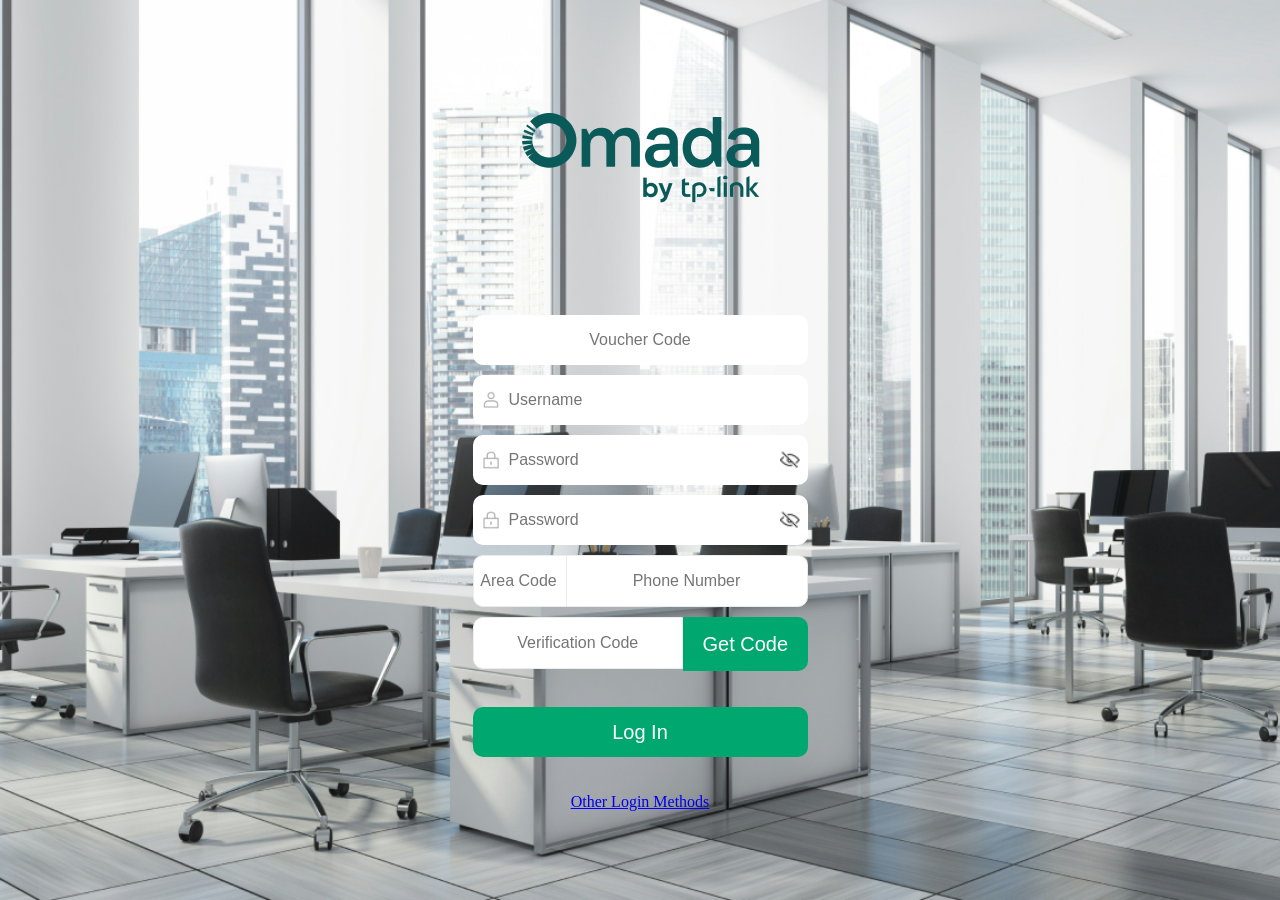
==== design/demo/index.html @ c5be8e52 "first commit" ====
<!DOCTYPE html PUBLIC "-//W3C//DTD XHTML 1.0 Transitional//EN" "http://www.w3.org/TR/xhtml1/DTD/xhtml1-transitional.dtd">
<meta http-equiv="Content-Type" content="text/html; charset=utf-8"/>
<meta name="viewport" content="width=device-width,initial-scale=1.0">
<link rel="stylesheet" href="index.css" type="text/css" />
<body class="portal">
    <div class="logo-img">
      <div class="logo-container">
        <img class="logo" src="logo.png">
      </div>
    </div>

    <div id="oper-hint" style="color: red"></div>

    <div class="oper-section-outer">
        <div class="oper-section-inner">
            <form id="login-form">
                <div id="input-voucher" class="input-container">
                    <input id="voucherCode" class="oper-section-item input" name="voucherCode" type="text" placeholder="Voucher Code"/>
                </div>
                <div id="input-user" class="input-container">
                    <span class="icon left-icon user"></span>
                    <input id="username" class="oper-section-item input" name="username" type="text" placeholder="Username"/>
                </div>
                <div id="input-password" class="input-container hidden">
                    <span class="icon left-icon lock"></span>
                    <input id="password" type="password" name="password" class="password oper-section-item input" placeholder="Password" />
                    <span class="icon toggle-visibility"></span>
                </div>
                <div id="input-simple" class="input-container hidden">
                    <span class="icon left-icon lock"></span>
                    <input id="simplePassword" class="password oper-section-item input" name="simplePassword" type="password" placeholder="Password"/>
                    <span class="icon toggle-visibility"></span>
                </div>
                <div id="input-phone-num">
                    <input id="country-code" class="input oper-section-item" placeholder="Area Code" />
                    <input id="phone-number" class="input oper-section-item" name="phone-number" type="text" placeholder="Phone Number"/>
                </div>
                <div id="input-verify-code">
                    <input id="verify-code" class="input oper-section-item" name="verify-code" type="text" placeholder="Verification Code"/>
                    <button id="get-code" class="button">Get Code</button>
                </div>
                <input name="clientMac" id="cMac" style="display:none"/>
                <input name="radiusSvrIp" id="radiusServerIp" style="display:none"/>
            </form>
            <div id="button-area">
                <button id="button-login" class="button oper-section-item">Log In</button>
            </div>
            <a id="hotspot-other-login" href="#">Other Login Methods</a>
        </div>
    </div>
    <div id="hotspot-selector">
      <div class="title">
        <span class="text">Other Login Methods</span>
        <span id="hotspot-selector-close" class="icon" />
      </div>
    </div>

    <div id="form-auth-msg">
      <div id="form-auth-outer">
          <div id="form-auth-close"></div>
          <div id="form-auth-inner">
              <div id="form-auth-header">
                  <div id="form-auth-title"></div>
                  <div id="form-auth-note"></div>
              </div>
            <div id="form-auth-content"></div>
              <div id="form-auth-footer">
                  <a id="form-auth-submit" href="javascript:void(0);">Submit</a>
              </div>
          </div>
      </div>
    </div>

    <script src="jquery.min.js"></script>
</body>
<script src="index.js"></script>
---- design/demo/index.css ----
* {
    padding: 0;
    margin: 0;
}

html {
    height: 100%;
}

body.portal {
    text-align: center;
    margin: 0;
    height: 100%;
    font-size: 16px;
    font-weight: 400;
    color: #fff;

    background-image: url("background.png"),url("background.jpg");
    background-size: cover;
    background-repeat: no-repeat;
    background-position: center;
}
body.portal.mobile {
    background-image: url("background_mobile.png"),url("background_mobile.jpg");
}

.logo-img {
    width: 100%;
    height: 35%;
    z-index: 10;
    position: relative;
    display: flex;
    flex-direction: column;
    justify-content: center;
}

.oper-section-outer {
    height: 50%;
    width: 100%;
    z-index: 10;
    display: table;
    position: relative;
    vertical-align: middle;
}

.oper-section-inner {
    display: flex;
    flex-flow: column;
    justify-content: center;
    gap: 36px;
    width: 100%;
    height: 100%;
    max-width: 335px;
    margin: 0 auto;
    vertical-align: middle;

    #login-form {
      display: flex;
      flex-flow: column;
      gap: 10px;
    }
}

.oper-section-item {
    height: 50px;
    width: 100%;
    border-radius: 10px;
}

#input-phone-num {
  position: relative;
  display: flex;
  #add {
      width: 30px;
      color: black;
      font-size: 16px;;
  }

  #country-code{
      height: 50px;
      width: 90px;
      padding-right: 2px;

      border-top-right-radius: 0px;
      border-bottom-right-radius: 0px;
      border-right: 0px;

      text-align: center;
  }

  #phone-number {
    border-top-left-radius: 0px;
    border-bottom-left-radius: 0px;
    text-align: center;
  }
}


#input-verify-code {
  display: flex;
  #verify-code {
    border-top-right-radius: 0px;
    border-bottom-right-radius: 0px;
    text-align: center;
  }
  #get-code {
    height: 54px;
    width: 200px;
    line-height: 50px;
    border-top-right-radius: 10px;
    border-bottom-right-radius: 10px;
    color: #fff;
    background-color: #00A870;
  }
}

.input {
    background:none;
    outline: none;
    color: #5e5e5e;
    border-radius: 10px;
    border: 1px solid #ECECEC;
    background-color: #fff;
    font-size: 16px;
    box-shadow: none;
}

.button {
    background-color: #00A870;
    color: rgb(255, 255, 255);
    opacity: 1;
    margin: 0 auto;
    display: block;
    text-decoration: none;
    text-align: center;
    font-size: 20px;
    line-height: 42px;
    outline: none;
    border: none;
    cursor: pointer;
}

.input-container {
  position: relative;
  display: flex;
  align-items: center;
  width: 100%;
  padding: 0px 8px;
  border-radius: 10px;
  background-color: #fff;
  box-sizing: border-box;
}

.input-container .icon {
  width: 20px;
  height: 20px;
  background-size: contain;
  background-repeat: no-repeat;
  background-position: center;
  flex-shrink: 0;
}

.input-container .left-icon {
  margin-right: 8px;
}

.input-container .left-icon.user {
  background-image: url('./img/user.png');
}
.input-container .left-icon.lock {
  background-image: url('./img/password-lock.png');
}
.input-container.visible .toggle-visibility {
  background-image: url('./img/password-icon-visible.png');
}
.input-container.hidden .toggle-visibility {
  background-image: url('./img/password-icon-invisible.png');
}

.input-container .input {
  flex: 1;
  border: none;
  outline: none;
  background-color: transparent;
}

.input-container .right-icon {
  margin-left: 8px;
}
.input-container .toggle-visibility {
  font-size: 16px;
  cursor: pointer;
  user-select: none;
  color: #999;
}

#hotspot-selector {
  position: fixed;
  bottom: -1000px;
  left: 50%;
  transform: translate(-50%, 50%);
  transition: bottom 0.5s ease-in-out;
  z-index: 100;
  box-sizing: border-box;

  display: flex;
  flex-flow: column;
  gap: 16px;

  max-width: 520px;
  padding:  40px 20px 40px 20px;
  margin: 0 auto;

  border-radius: 30px;;
  background-color: #ffffff;

  .title {
    position: relative;
    .text {
      font-size: 18px;
      font-weight: 400;
      margin-left: auto;
      margin-right: auto;
      color: #2B2B2B;
    }
    .icon {
      position: absolute;
      right: 0px;
      width: 28px;
      height: 28px;
      background: url('./img/close.png');
      cursor: pointer;
    }
  }

  .hotspot-item {
    height: 50px;
    line-height: 50px;
    padding: 9px 12px;

    border-radius: 10px;
    font-size: 16px;

    background-color: #ECECEC;
    color: #2B2B2B;

    cursor: pointer;
  }
}

#form-auth-msg{
  display: none;
  position: absolute;
  top: 0;
  height: 100%;
  z-index: 29;
  width: 100%;
  vertical-align: middle;
  background-color: rgba(0, 0, 0, 0.3);
  box-sizing: border-box;
  padding: 5% 0;
  color: #212121;
  font-size: 14px;
}
#form-auth-outer {
  width: 60%;
  height: 100%;
  display: inline-block;
  background: #ffffff;
  border-radius: 5px;
  box-sizing: border-box;
  padding: 40px 5%;
  position: relative;
}
.mobile #form-auth-outer {
  width: calc(100% - 30px);
}
#form-auth-inner{
  width: 100%;
  height: 100%;
  overflow: auto;
}
#form-auth-close{
  display: inline-block;
  cursor: pointer;
  background: url(./img/ModalIconClose.png) no-repeat center center;
  width: 20px;
  height: 20px;
  position: absolute;
  right: 10px;
  top: 10px;
}
#form-auth-header > div{
  line-height: 28px;
  margin-bottom: 12px;
}
#form-auth-title{
  font-size: 15px;
  font-weight: bold;
  word-wrap: break-word;
}
#form-auth-footer{
  text-align: left;
}
#form-auth-submit{
  color: #ffffff;
  height: 32px;
  margin: 0 auto 0px;
  display: inline-block;
  padding: 0 20px;
  text-decoration: none;
  background-color: #0DC901;
  text-align: center;
  font-size: 20px;
  line-height: 32px;
  border-radius: 3px;
}
#form-auth-content{
  text-align: left;
}
#form-auth-content .card-container{
  font-size: 14px;
  margin-bottom: 18px;
  position: relative;
}
#form-auth-content .card-container .card-index{
  font-size: 14px;
  font-weight: bold;
  line-height: 28px;
  position: absolute;
  top: 0;
  left: 0;
}
#form-auth-content .card-container .card-item-outer{
  padding-left: 28px;
}
#form-auth-content .card-container .title{
  font-weight: bold;
  line-height: 28px;
  margin-bottom: 12px;
  word-wrap: break-word;
}

#form-auth-content .choice-outer{
  line-height: 28px;
}
#form-auth-content .choice-item {
  display: inline-flex;
  vertical-align: middle;
  cursor: pointer;
  align-items: center;
  width: 100%;
}
#form-auth-content .choice-input {
  margin: 0;
  width: 17px;
  height: 17px;
  vertical-align: middle;
  outline: none;
  flex-shrink: 0;
}
#form-auth-content .choice-item .text{
  display: inline-block;
  margin-left: 8px;
  flex: 1;
  overflow: auto;
  word-wrap: break-word
}
#form-auth-content .combobox,
#form-auth-content .input{
  outline: none;
  color: #5e5e5e;
  width: 240px;
  height: 28px;
}
#form-auth-content .combobox{
  cursor: pointer;
}
#form-auth-content .combobox option {
  word-wrap: break-word !important;
  width: 100%;
  overflow: auto;
}
#form-auth-content .input{
  box-sizing: border-box;
}
#form-auth-content .hidden{
  display: none !important;
}
#form-auth-content .others-outer{
  margin-top: 8px;
}
#form-auth-content .required-outer, #form-auth-content .validate-outer{
  margin-top: 15px;
  color: #FF2954;
}
#form-auth-content .score-outer{
  display: inline-block;
}
#form-auth-content .score-icon {
  cursor: pointer;
  display: inline-block;
  width: 36px;
  height: 36px;
  margin-right: 12px;
  background: url("./img/starGrey.png") no-repeat;
}
#form-auth-content .score-icon.active {
  background: url("./img/star.png") no-repeat;
}
#form-auth-content .score-tip {
  color: #F7B500;
  text-align: center;
  margin-top: 10px;
}
#form-auth-content .score-comment{
  margin-top: 12px;
}
#form-auth-content .comment-icon-outer{
  cursor: pointer;
  display: inline-block;
  margin-bottom: 12px;
  color: #AEB4B7;
}
#form-auth-content .comment-icon-outer .icon{
  width: 20px;
  height: 20px;
  display: inline-block;
  vertical-align: middle;
  margin-right: 6px;
  background: url("./img/Edit.png") no-repeat;
}
#form-auth-content .comment-area{
  display: none;
}
#form-auth-content .score-comment.active .comment-icon-outer{
  color: #00A870;
}
#form-auth-content .score-comment.active .icon{
  background: url("./img/EditActive.png") no-repeat;
}
#form-auth-content .score-comment.active .comment-area{
  display: block;
  border-color: #00A870;
  resize: none;
  width: 100%;
  height: 100px;
  outline: unset;
}
#policy-note{
  color: #363E4D;
  margin-top: 12px;
  display: inline-block;
  line-height: 21px;
}
#policy-note-link{
  color: #363E4D;
  display: inline-block;
  line-height: 21px;
  margin-bottom: 12px;
}
#policy-note-link .link{
  color: #0069CB;
  text-decoration: underline;
  cursor: pointer;
}

#form-auth-outer.mobile {
  width: 90%;
  padding: 40px 5% 40px 10%;
}

#form-auth-outer.mobile .card-item-outer {
  padding-left: 0;
}

#form-auth-outer.mobile .card-item-outer .title {
  margin-left: 15px;
}

#form-auth-outer.mobile .card-item-outer .combobox,
#form-auth-outer.mobile .card-item-outer .input,
#form-auth-outer.mobile .card-item-outer .score-outer,
#form-auth-outer.mobile #form-auth-submit {
  width: 90%;
}

#form-auth-outer.mobile .card-item-outer .score-wrapper {
  display: flex;
  margin-right: 0;
  justify-content: space-between;
}

#form-auth-outer.mobile .card-item-outer .score-wrapper .score-icon {
  margin-right: 0;
}

#form-auth-outer.mobile #form-auth-submit {
  padding: 0;
}

#voucherCode {
  text-align: center;
}

#oper-hint {
  display: none;
  position: absolute;
  left: 50%;
  top: 100px;
  transform: translateX(-50%);
  z-index: 12;
  padding: 16px 24px;
  border-radius: 8px;
  border: 1px solid #FFF;
  background: #FFF;
  box-shadow: 0 4px 10px 0 rgba(43, 43, 43, 0.25);
}
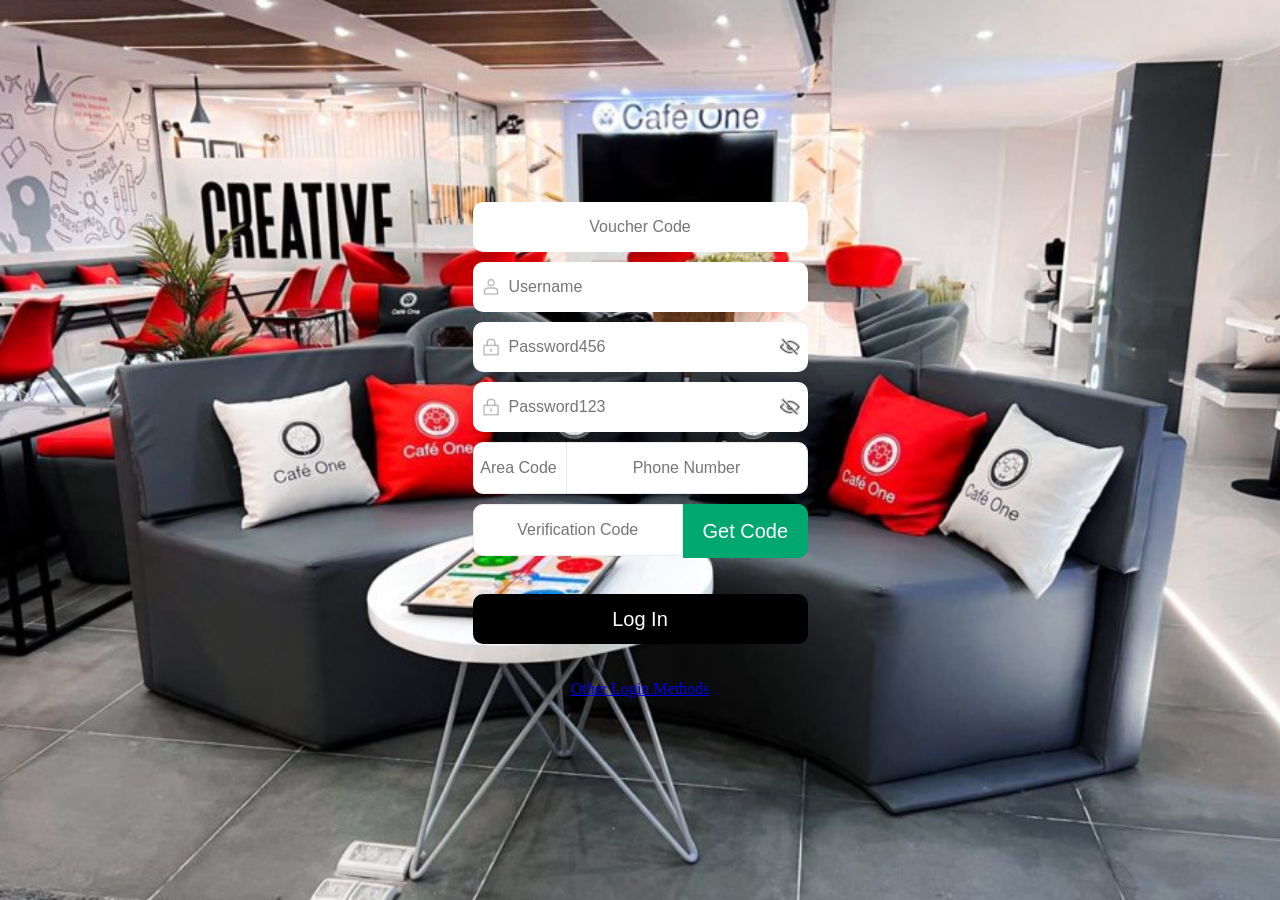
==== commit 3b38c79d: "feat: add server, change bg, btn" ====
--- a/design/demo/index.html
+++ b/design/demo/index.html
@@ -3,12 +3,6 @@
 <meta name="viewport" content="width=device-width,initial-scale=1.0">
 <link rel="stylesheet" href="index.css" type="text/css" />
 <body class="portal">
-    <div class="logo-img">
-      <div class="logo-container">
-        <img class="logo" src="logo.png">
-      </div>
-    </div>
-
     <div id="oper-hint" style="color: red"></div>
 
     <div class="oper-section-outer">
@@ -23,12 +17,12 @@
                 </div>
                 <div id="input-password" class="input-container hidden">
                     <span class="icon left-icon lock"></span>
-                    <input id="password" type="password" name="password" class="password oper-section-item input" placeholder="Password" />
+                    <input id="password" type="password" name="password" class="password oper-section-item input" placeholder="Password456" />
                     <span class="icon toggle-visibility"></span>
                 </div>
                 <div id="input-simple" class="input-container hidden">
                     <span class="icon left-icon lock"></span>
-                    <input id="simplePassword" class="password oper-section-item input" name="simplePassword" type="password" placeholder="Password"/>
+                    <input id="simplePassword" class="password oper-section-item input" name="simplePassword" type="password" placeholder="Password123"/>
                     <span class="icon toggle-visibility"></span>
                 </div>
                 <div id="input-phone-num">
--- a/design/demo/index.css
+++ b/design/demo/index.css
@@ -14,6 +14,9 @@
     font-size: 16px;
     font-weight: 400;
     color: #fff;
+    display: flex;
+    flex-direction: column;
+    justify-content: center;
 
     background-image: url("background.png"),url("background.jpg");
     background-size: cover;
@@ -24,18 +27,7 @@
     background-image: url("background_mobile.png"),url("background_mobile.jpg");
 }
 
-.logo-img {
-    width: 100%;
-    height: 35%;
-    z-index: 10;
-    position: relative;
-    display: flex;
-    flex-direction: column;
-    justify-content: center;
-}
-
 .oper-section-outer {
-    height: 50%;
     width: 100%;
     z-index: 10;
     display: table;
@@ -126,7 +118,7 @@
 }
 
 .button {
-    background-color: #00A870;
+    background-color: #000000;
     color: rgb(255, 255, 255);
     opacity: 1;
     margin: 0 auto;
@@ -134,10 +126,16 @@
     text-decoration: none;
     text-align: center;
     font-size: 20px;
+    font-weight: 500;
     line-height: 42px;
     outline: none;
     border: none;
     cursor: pointer;
+}
+
+#button-login {
+    background-color: #000000;
+    color: #ffffff;
 }
 
 .input-container {
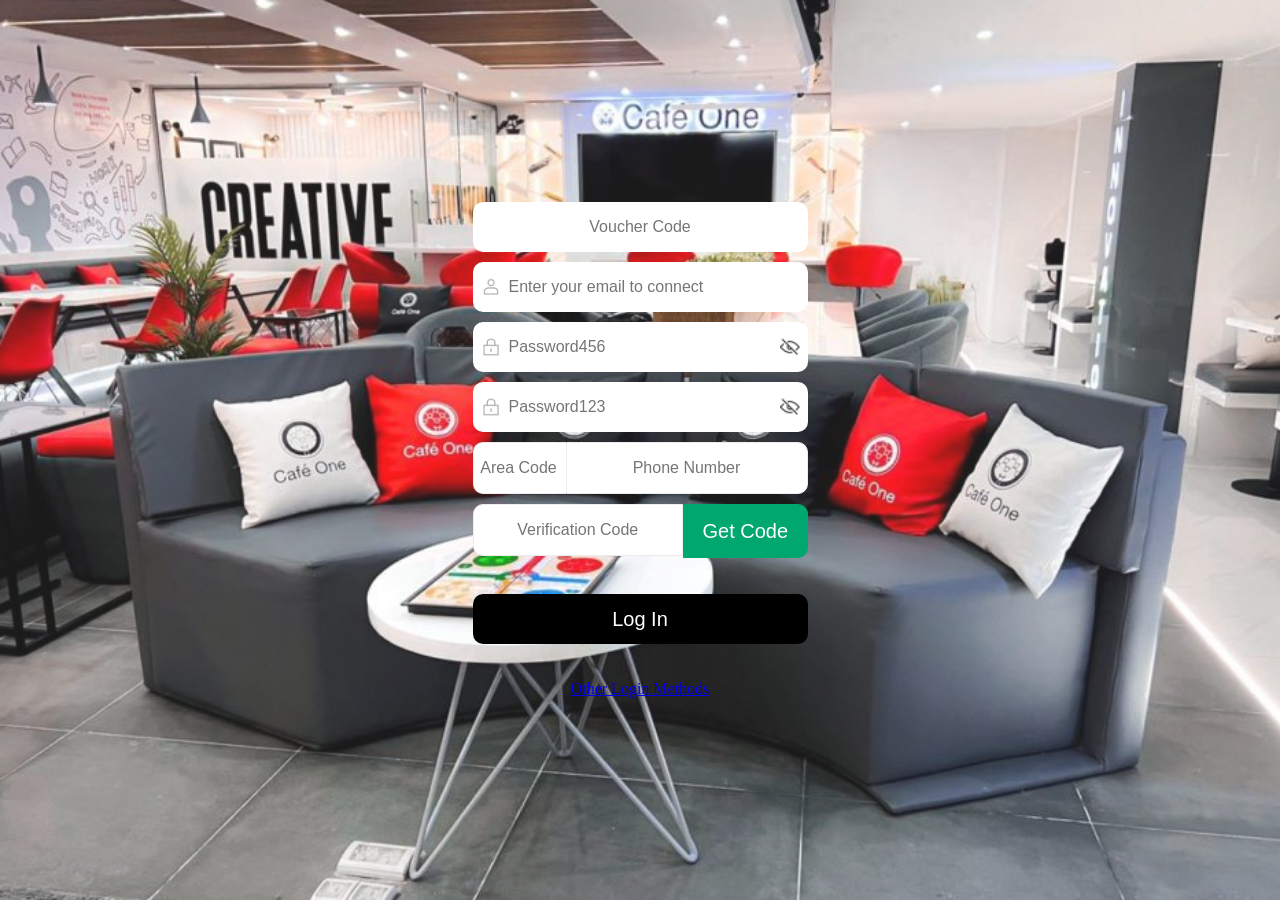
==== commit ec0aab5f: "feat: edited email hint" ====
--- a/design/demo/index.html
+++ b/design/demo/index.html
@@ -13,7 +13,7 @@
                 </div>
                 <div id="input-user" class="input-container">
                     <span class="icon left-icon user"></span>
-                    <input id="username" class="oper-section-item input" name="username" type="text" placeholder="Username"/>
+                    <input id="username" class="oper-section-item input" name="username" type="text" placeholder="Enter your email to connect"/>
                 </div>
                 <div id="input-password" class="input-container hidden">
                     <span class="icon left-icon lock"></span>
--- a/design/demo/index.css
+++ b/design/demo/index.css
@@ -13,18 +13,24 @@
     height: 100%;
     font-size: 16px;
     font-weight: 400;
-    color: #fff;
+    color: #2B2B2B;
     display: flex;
     flex-direction: column;
     justify-content: center;
 
-    background-image: url("background.png"),url("background.jpg");
+    background-image:
+        linear-gradient(rgba(255, 255, 255, 0.1), rgba(255, 255, 255, 0.1)),
+        url("background.png"),
+        url("background.jpg");
     background-size: cover;
     background-repeat: no-repeat;
     background-position: center;
 }
 body.portal.mobile {
-    background-image: url("background_mobile.png"),url("background_mobile.jpg");
+    background-image:
+        linear-gradient(rgba(255, 255, 255, 0.1), rgba(255, 255, 255, 0.1)),
+        url("background_mobile.png"),
+        url("background_mobile.jpg");
 }
 
 .oper-section-outer {
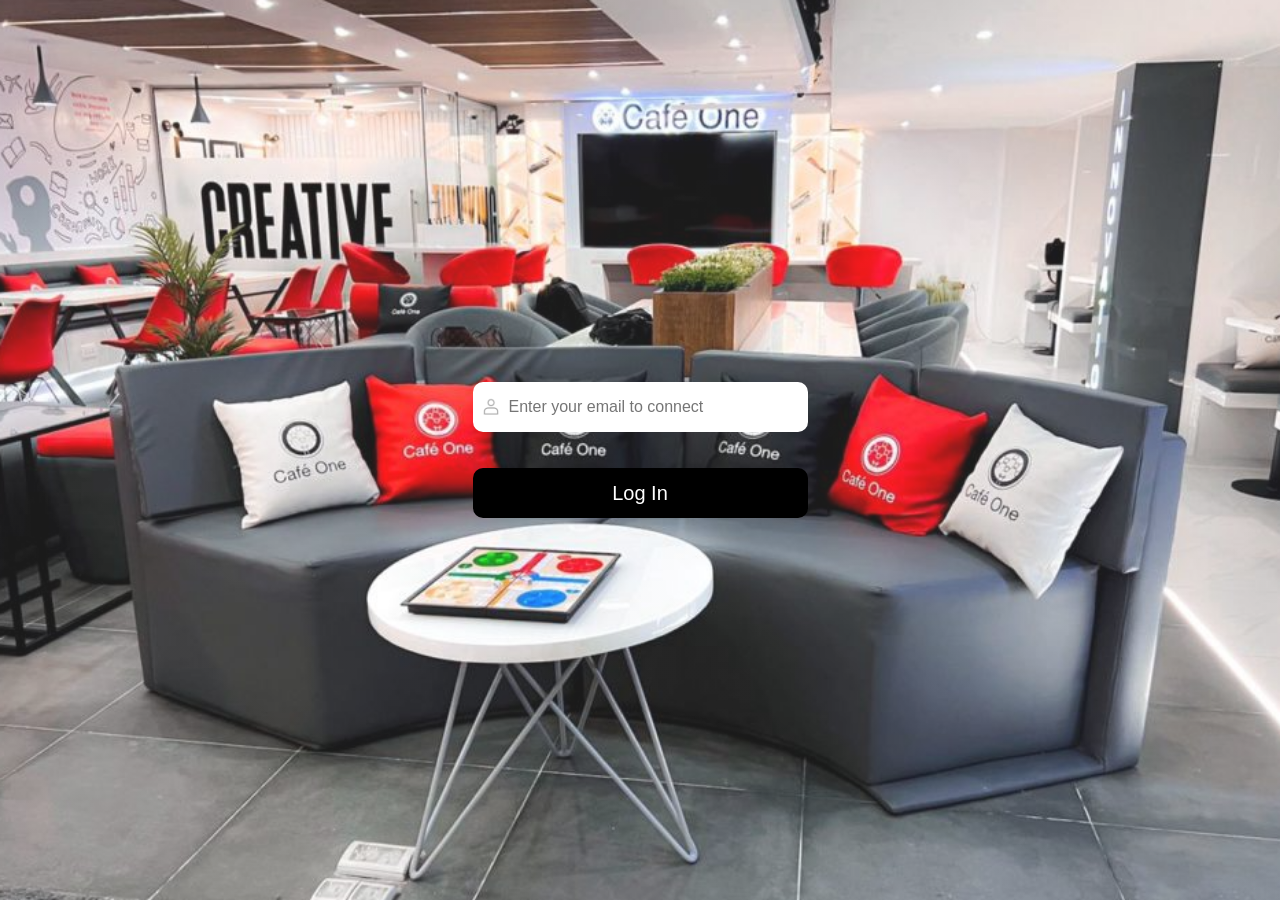
==== commit c7937592: "refactor: remove unused input fields, images, and styles from login form" ====
--- a/design/demo/index.html
+++ b/design/demo/index.html
@@ -8,65 +8,16 @@
     <div class="oper-section-outer">
         <div class="oper-section-inner">
             <form id="login-form">
-                <div id="input-voucher" class="input-container">
-                    <input id="voucherCode" class="oper-section-item input" name="voucherCode" type="text" placeholder="Voucher Code"/>
-                </div>
                 <div id="input-user" class="input-container">
                     <span class="icon left-icon user"></span>
-                    <input id="username" class="oper-section-item input" name="username" type="text" placeholder="Enter your email to connect"/>
+                    <input id="username" class="oper-section-item input" name="username" type="email" placeholder="Enter your email to connect"/>
                 </div>
-                <div id="input-password" class="input-container hidden">
-                    <span class="icon left-icon lock"></span>
-                    <input id="password" type="password" name="password" class="password oper-section-item input" placeholder="Password456" />
-                    <span class="icon toggle-visibility"></span>
-                </div>
-                <div id="input-simple" class="input-container hidden">
-                    <span class="icon left-icon lock"></span>
-                    <input id="simplePassword" class="password oper-section-item input" name="simplePassword" type="password" placeholder="Password123"/>
-                    <span class="icon toggle-visibility"></span>
-                </div>
-                <div id="input-phone-num">
-                    <input id="country-code" class="input oper-section-item" placeholder="Area Code" />
-                    <input id="phone-number" class="input oper-section-item" name="phone-number" type="text" placeholder="Phone Number"/>
-                </div>
-                <div id="input-verify-code">
-                    <input id="verify-code" class="input oper-section-item" name="verify-code" type="text" placeholder="Verification Code"/>
-                    <button id="get-code" class="button">Get Code</button>
-                </div>
-                <input name="clientMac" id="cMac" style="display:none"/>
-                <input name="radiusSvrIp" id="radiusServerIp" style="display:none"/>
             </form>
             <div id="button-area">
                 <button id="button-login" class="button oper-section-item">Log In</button>
             </div>
-            <a id="hotspot-other-login" href="#">Other Login Methods</a>
         </div>
     </div>
-    <div id="hotspot-selector">
-      <div class="title">
-        <span class="text">Other Login Methods</span>
-        <span id="hotspot-selector-close" class="icon" />
-      </div>
-    </div>
 
-    <div id="form-auth-msg">
-      <div id="form-auth-outer">
-          <div id="form-auth-close"></div>
-          <div id="form-auth-inner">
-              <div id="form-auth-header">
-                  <div id="form-auth-title"></div>
-                  <div id="form-auth-note"></div>
-              </div>
-            <div id="form-auth-content"></div>
-              <div id="form-auth-footer">
-                  <a id="form-auth-submit" href="javascript:void(0);">Submit</a>
-              </div>
-          </div>
-      </div>
-    </div>
-
-    <script src="jquery.min.js"></script>
 </body>
 <script src="index.js"></script>
-
-
--- a/design/demo/index.css
+++ b/design/demo/index.css
@@ -65,55 +65,8 @@
     border-radius: 10px;
 }
 
-#input-phone-num {
-  position: relative;
-  display: flex;
-  #add {
-      width: 30px;
-      color: black;
-      font-size: 16px;;
-  }
-
-  #country-code{
-      height: 50px;
-      width: 90px;
-      padding-right: 2px;
-
-      border-top-right-radius: 0px;
-      border-bottom-right-radius: 0px;
-      border-right: 0px;
-
-      text-align: center;
-  }
-
-  #phone-number {
-    border-top-left-radius: 0px;
-    border-bottom-left-radius: 0px;
-    text-align: center;
-  }
-}
-
-
-#input-verify-code {
-  display: flex;
-  #verify-code {
-    border-top-right-radius: 0px;
-    border-bottom-right-radius: 0px;
-    text-align: center;
-  }
-  #get-code {
-    height: 54px;
-    width: 200px;
-    line-height: 50px;
-    border-top-right-radius: 10px;
-    border-bottom-right-radius: 10px;
-    color: #fff;
-    background-color: #00A870;
-  }
-}
-
 .input {
-    background:none;
+    background: none;
     outline: none;
     color: #5e5e5e;
     border-radius: 10px;
@@ -144,6 +97,31 @@
     color: #ffffff;
 }
 
+#button-login:disabled,
+#button-login.loading {
+    opacity: 0.7;
+    cursor: wait;
+}
+
+#button-login.loading::after {
+    content: "";
+    display: inline-block;
+    width: 14px;
+    height: 14px;
+    margin-left: 8px;
+    vertical-align: middle;
+    border: 2px solid rgba(255, 255, 255, 0.35);
+    border-top-color: #ffffff;
+    border-radius: 50%;
+    animation: login-spin 0.8s linear infinite;
+}
+
+@keyframes login-spin {
+    to {
+        transform: rotate(360deg);
+    }
+}
+
 .input-container {
   position: relative;
   display: flex;
@@ -171,340 +149,12 @@
 .input-container .left-icon.user {
   background-image: url('./img/user.png');
 }
-.input-container .left-icon.lock {
-  background-image: url('./img/password-lock.png');
-}
-.input-container.visible .toggle-visibility {
-  background-image: url('./img/password-icon-visible.png');
-}
-.input-container.hidden .toggle-visibility {
-  background-image: url('./img/password-icon-invisible.png');
-}
 
 .input-container .input {
   flex: 1;
   border: none;
   outline: none;
   background-color: transparent;
-}
-
-.input-container .right-icon {
-  margin-left: 8px;
-}
-.input-container .toggle-visibility {
-  font-size: 16px;
-  cursor: pointer;
-  user-select: none;
-  color: #999;
-}
-
-#hotspot-selector {
-  position: fixed;
-  bottom: -1000px;
-  left: 50%;
-  transform: translate(-50%, 50%);
-  transition: bottom 0.5s ease-in-out;
-  z-index: 100;
-  box-sizing: border-box;
-
-  display: flex;
-  flex-flow: column;
-  gap: 16px;
-
-  max-width: 520px;
-  padding:  40px 20px 40px 20px;
-  margin: 0 auto;
-
-  border-radius: 30px;;
-  background-color: #ffffff;
-
-  .title {
-    position: relative;
-    .text {
-      font-size: 18px;
-      font-weight: 400;
-      margin-left: auto;
-      margin-right: auto;
-      color: #2B2B2B;
-    }
-    .icon {
-      position: absolute;
-      right: 0px;
-      width: 28px;
-      height: 28px;
-      background: url('./img/close.png');
-      cursor: pointer;
-    }
-  }
-
-  .hotspot-item {
-    height: 50px;
-    line-height: 50px;
-    padding: 9px 12px;
-
-    border-radius: 10px;
-    font-size: 16px;
-
-    background-color: #ECECEC;
-    color: #2B2B2B;
-
-    cursor: pointer;
-  }
-}
-
-#form-auth-msg{
-  display: none;
-  position: absolute;
-  top: 0;
-  height: 100%;
-  z-index: 29;
-  width: 100%;
-  vertical-align: middle;
-  background-color: rgba(0, 0, 0, 0.3);
-  box-sizing: border-box;
-  padding: 5% 0;
-  color: #212121;
-  font-size: 14px;
-}
-#form-auth-outer {
-  width: 60%;
-  height: 100%;
-  display: inline-block;
-  background: #ffffff;
-  border-radius: 5px;
-  box-sizing: border-box;
-  padding: 40px 5%;
-  position: relative;
-}
-.mobile #form-auth-outer {
-  width: calc(100% - 30px);
-}
-#form-auth-inner{
-  width: 100%;
-  height: 100%;
-  overflow: auto;
-}
-#form-auth-close{
-  display: inline-block;
-  cursor: pointer;
-  background: url(./img/ModalIconClose.png) no-repeat center center;
-  width: 20px;
-  height: 20px;
-  position: absolute;
-  right: 10px;
-  top: 10px;
-}
-#form-auth-header > div{
-  line-height: 28px;
-  margin-bottom: 12px;
-}
-#form-auth-title{
-  font-size: 15px;
-  font-weight: bold;
-  word-wrap: break-word;
-}
-#form-auth-footer{
-  text-align: left;
-}
-#form-auth-submit{
-  color: #ffffff;
-  height: 32px;
-  margin: 0 auto 0px;
-  display: inline-block;
-  padding: 0 20px;
-  text-decoration: none;
-  background-color: #0DC901;
-  text-align: center;
-  font-size: 20px;
-  line-height: 32px;
-  border-radius: 3px;
-}
-#form-auth-content{
-  text-align: left;
-}
-#form-auth-content .card-container{
-  font-size: 14px;
-  margin-bottom: 18px;
-  position: relative;
-}
-#form-auth-content .card-container .card-index{
-  font-size: 14px;
-  font-weight: bold;
-  line-height: 28px;
-  position: absolute;
-  top: 0;
-  left: 0;
-}
-#form-auth-content .card-container .card-item-outer{
-  padding-left: 28px;
-}
-#form-auth-content .card-container .title{
-  font-weight: bold;
-  line-height: 28px;
-  margin-bottom: 12px;
-  word-wrap: break-word;
-}
-
-#form-auth-content .choice-outer{
-  line-height: 28px;
-}
-#form-auth-content .choice-item {
-  display: inline-flex;
-  vertical-align: middle;
-  cursor: pointer;
-  align-items: center;
-  width: 100%;
-}
-#form-auth-content .choice-input {
-  margin: 0;
-  width: 17px;
-  height: 17px;
-  vertical-align: middle;
-  outline: none;
-  flex-shrink: 0;
-}
-#form-auth-content .choice-item .text{
-  display: inline-block;
-  margin-left: 8px;
-  flex: 1;
-  overflow: auto;
-  word-wrap: break-word
-}
-#form-auth-content .combobox,
-#form-auth-content .input{
-  outline: none;
-  color: #5e5e5e;
-  width: 240px;
-  height: 28px;
-}
-#form-auth-content .combobox{
-  cursor: pointer;
-}
-#form-auth-content .combobox option {
-  word-wrap: break-word !important;
-  width: 100%;
-  overflow: auto;
-}
-#form-auth-content .input{
-  box-sizing: border-box;
-}
-#form-auth-content .hidden{
-  display: none !important;
-}
-#form-auth-content .others-outer{
-  margin-top: 8px;
-}
-#form-auth-content .required-outer, #form-auth-content .validate-outer{
-  margin-top: 15px;
-  color: #FF2954;
-}
-#form-auth-content .score-outer{
-  display: inline-block;
-}
-#form-auth-content .score-icon {
-  cursor: pointer;
-  display: inline-block;
-  width: 36px;
-  height: 36px;
-  margin-right: 12px;
-  background: url("./img/starGrey.png") no-repeat;
-}
-#form-auth-content .score-icon.active {
-  background: url("./img/star.png") no-repeat;
-}
-#form-auth-content .score-tip {
-  color: #F7B500;
-  text-align: center;
-  margin-top: 10px;
-}
-#form-auth-content .score-comment{
-  margin-top: 12px;
-}
-#form-auth-content .comment-icon-outer{
-  cursor: pointer;
-  display: inline-block;
-  margin-bottom: 12px;
-  color: #AEB4B7;
-}
-#form-auth-content .comment-icon-outer .icon{
-  width: 20px;
-  height: 20px;
-  display: inline-block;
-  vertical-align: middle;
-  margin-right: 6px;
-  background: url("./img/Edit.png") no-repeat;
-}
-#form-auth-content .comment-area{
-  display: none;
-}
-#form-auth-content .score-comment.active .comment-icon-outer{
-  color: #00A870;
-}
-#form-auth-content .score-comment.active .icon{
-  background: url("./img/EditActive.png") no-repeat;
-}
-#form-auth-content .score-comment.active .comment-area{
-  display: block;
-  border-color: #00A870;
-  resize: none;
-  width: 100%;
-  height: 100px;
-  outline: unset;
-}
-#policy-note{
-  color: #363E4D;
-  margin-top: 12px;
-  display: inline-block;
-  line-height: 21px;
-}
-#policy-note-link{
-  color: #363E4D;
-  display: inline-block;
-  line-height: 21px;
-  margin-bottom: 12px;
-}
-#policy-note-link .link{
-  color: #0069CB;
-  text-decoration: underline;
-  cursor: pointer;
-}
-
-#form-auth-outer.mobile {
-  width: 90%;
-  padding: 40px 5% 40px 10%;
-}
-
-#form-auth-outer.mobile .card-item-outer {
-  padding-left: 0;
-}
-
-#form-auth-outer.mobile .card-item-outer .title {
-  margin-left: 15px;
-}
-
-#form-auth-outer.mobile .card-item-outer .combobox,
-#form-auth-outer.mobile .card-item-outer .input,
-#form-auth-outer.mobile .card-item-outer .score-outer,
-#form-auth-outer.mobile #form-auth-submit {
-  width: 90%;
-}
-
-#form-auth-outer.mobile .card-item-outer .score-wrapper {
-  display: flex;
-  margin-right: 0;
-  justify-content: space-between;
-}
-
-#form-auth-outer.mobile .card-item-outer .score-wrapper .score-icon {
-  margin-right: 0;
-}
-
-#form-auth-outer.mobile #form-auth-submit {
-  padding: 0;
-}
-
-#voucherCode {
-  text-align: center;
 }
 
 #oper-hint {
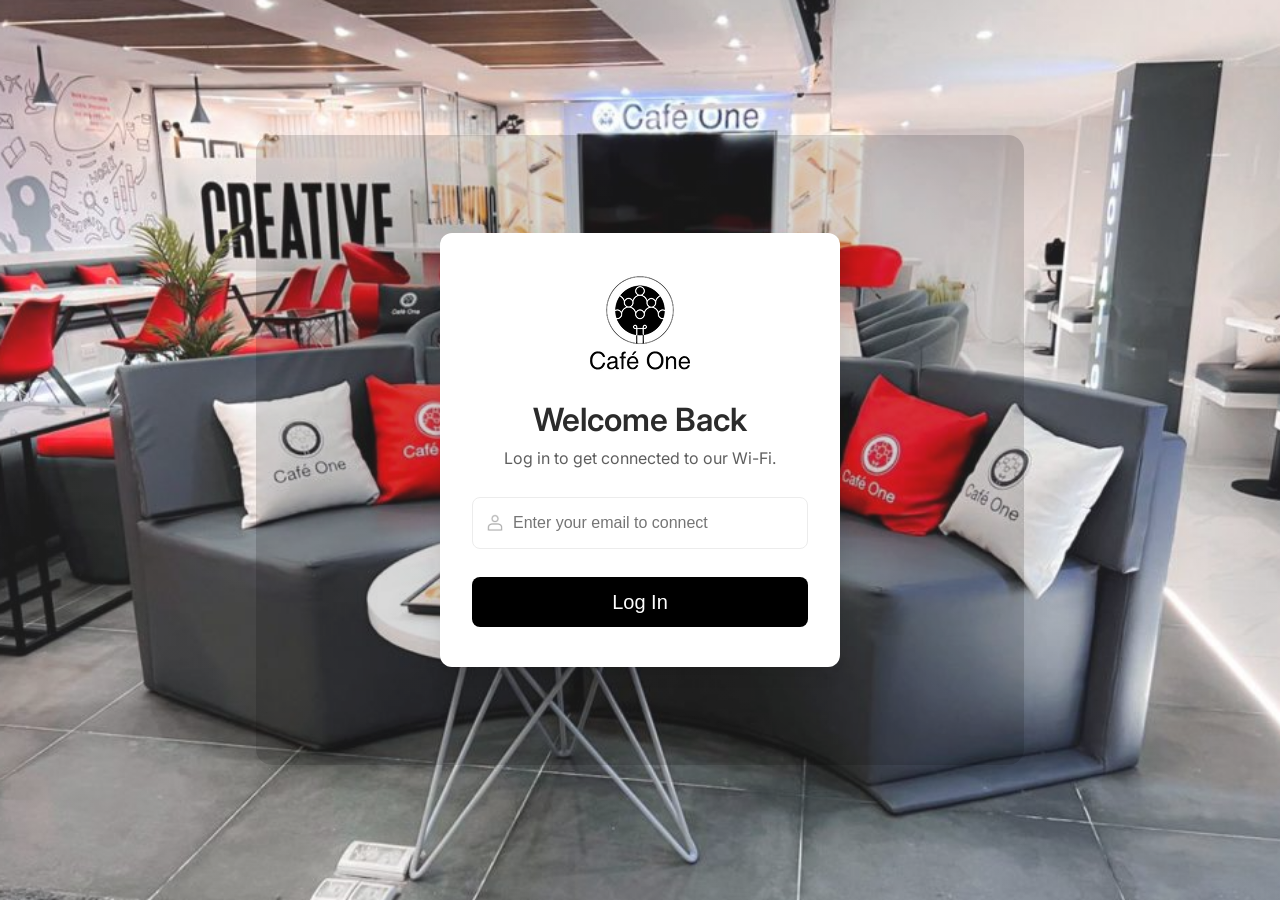
==== commit 697c8dd3: "feat: enhance portal layout and responsiveness with new styles and logo" ====
--- a/design/demo/index.html
+++ b/design/demo/index.html
@@ -1,12 +1,21 @@
 <!DOCTYPE html PUBLIC "-//W3C//DTD XHTML 1.0 Transitional//EN" "http://www.w3.org/TR/xhtml1/DTD/xhtml1-transitional.dtd">
 <meta http-equiv="Content-Type" content="text/html; charset=utf-8"/>
 <meta name="viewport" content="width=device-width,initial-scale=1.0">
+<link rel="preconnect" href="https://fonts.googleapis.com">
+<link rel="preconnect" href="https://fonts.gstatic.com" crossorigin>
+<link href="https://fonts.googleapis.com/css2?family=Inter:ital,opsz,wght@0,14..32,100..900;1,14..32,100..900&display=swap" rel="stylesheet">
 <link rel="stylesheet" href="index.css" type="text/css" />
-<body class="portal">
+<body >
+    <div class="portal">
     <div id="oper-hint" style="color: red"></div>
-
+    
     <div class="oper-section-outer">
         <div class="oper-section-inner">
+            <img src="./img/logo.png" alt="cafe-one-logo" srcset="">
+            <div class="text-content">
+                <h2>Welcome Back</h2>
+                <p>Log in to get connected to our Wi-Fi.</p>
+            </div>
             <form id="login-form">
                 <div id="input-user" class="input-container">
                     <span class="icon left-icon user"></span>
@@ -18,6 +27,6 @@
             </div>
         </div>
     </div>
-
+</div>
 </body>
 <script src="index.js"></script>
--- a/design/demo/index.css
+++ b/design/demo/index.css
@@ -1,22 +1,33 @@
 * {
     padding: 0;
     margin: 0;
+    box-sizing: border-box;
 }
 
 html {
     height: 100%;
 }
 
-body.portal {
+body {
+    font-family: 'Inter', sans-serif;
+    overflow: hidden;
+    height: 100%;
+}
+
+
+
+.portal {
     text-align: center;
     margin: 0;
-    height: 100%;
+    height: 100vh;
+    width: 100vw;
     font-size: 16px;
     font-weight: 400;
     color: #2B2B2B;
     display: flex;
-    flex-direction: column;
+    align-items: center;
     justify-content: center;
+    padding: 24px;
 
     background-image:
         linear-gradient(rgba(255, 255, 255, 0.1), rgba(255, 255, 255, 0.1)),
@@ -26,43 +37,69 @@
     background-repeat: no-repeat;
     background-position: center;
 }
-body.portal.mobile {
+
+.portal.mobile {
     background-image:
         linear-gradient(rgba(255, 255, 255, 0.1), rgba(255, 255, 255, 0.1)),
         url("background_mobile.png"),
         url("background_mobile.jpg");
+    overflow-y: auto;
+    padding: 0;
+}
+
+.portal.tablet {
+    overflow-y: auto;
+    padding: 32px;
 }
 
 .oper-section-outer {
-    width: 100%;
-    z-index: 10;
-    display: table;
+    display: flex;
+    align-items: center;
+    justify-content: center;
     position: relative;
-    vertical-align: middle;
+    background-color: #00000026;
+    border-radius: 16px;
+}
+
+@media (min-width: 1025px) {
+    .oper-section-outer {
+        width: 60vw;
+        height: 70vh;
+        padding: 20px;
+    }
 }
 
 .oper-section-inner {
     display: flex;
-    flex-flow: column;
-    justify-content: center;
-    gap: 36px;
-    width: 100%;
-    height: 100%;
-    max-width: 335px;
-    margin: 0 auto;
-    vertical-align: middle;
+    align-items: center;
+    padding: 40px 32px;
+    width: 100%;
+    max-width: 400px;
+    flex-direction: column;
+    gap: 28px;
+    background-color: #ffffff;
+    border-radius: 12px;
+    box-shadow: 0 4px 20px rgba(0, 0, 0, 0.1);
 
     #login-form {
       display: flex;
       flex-flow: column;
       gap: 10px;
+      width: 100%;
+    }
+
+    img {
+        display: block;
+        width: 100px;
+        height: 100px;
+        object-fit: contain;
     }
 }
 
 .oper-section-item {
     height: 50px;
     width: 100%;
-    border-radius: 10px;
+    border-radius: 8px;
 }
 
 .input {
@@ -127,8 +164,9 @@
   display: flex;
   align-items: center;
   width: 100%;
-  padding: 0px 8px;
-  border-radius: 10px;
+  padding: 0 12px;
+  border-radius: 8px;
+  border: 1px solid #ECECEC;
   background-color: #fff;
   box-sizing: border-box;
 }
@@ -170,3 +208,160 @@
   background: #FFF;
   box-shadow: 0 4px 10px 0 rgba(43, 43, 43, 0.25);
 }
+
+.text-content {
+    display: flex;
+    flex-direction: column;
+    align-items: center;
+    gap: 8px;
+    width: 100%;
+
+    h2 {
+        font-weight: 600;
+        font-size: 32px;
+        line-height: 1.2;
+    }
+
+    p {
+        color: #5E5E5E;
+        font-size: 16px;
+        line-height: 1.4;
+    }
+}
+
+#button-area {
+    width: 100%;
+}
+
+@media (min-width: 769px) and (max-width: 1024px) {
+    .oper-section-outer {
+        width: auto;
+        height: auto;
+        max-width: 560px;
+        padding: 24px;
+    }
+
+    .oper-section-inner {
+        width: 100%;
+        max-width: 460px;
+        padding: 44px 40px;
+        gap: 28px;
+        box-shadow: 0 4px 24px rgba(0, 0, 0, 0.12);
+    }
+
+    .oper-section-inner img {
+        width: 90px;
+        height: 90px;
+    }
+
+    .text-content h2 {
+        font-size: 30px;
+    }
+
+    .text-content p {
+        font-size: 15px;
+    }
+
+    #oper-hint {
+        top: 48px;
+        max-width: 460px;
+        width: calc(100% - 64px);
+    }
+}
+
+@media (max-width: 768px) {
+    .oper-section-outer {
+        width: 100%;
+        height: 100%;
+        padding: 24px 5%;
+        background-color: transparent;
+        border-radius: 0;
+    }
+
+    .oper-section-inner {
+        max-width: none;
+        width: 100%;
+        padding: 36px 28px;
+        gap: 24px;
+        box-shadow: 0 4px 24px rgba(0, 0, 0, 0.12);
+    }
+
+    .oper-section-inner img {
+        width: 80px;
+        height: 80px;
+    }
+
+    .text-content h2 {
+        font-size: 28px;
+    }
+
+    .text-content p {
+        font-size: 14px;
+    }
+
+    #oper-hint {
+        top: 24px;
+        left: 5%;
+        right: 5%;
+        transform: none;
+        width: auto;
+        max-width: none;
+    }
+}
+
+.portal.tablet .oper-section-outer {
+    width: auto;
+    height: auto;
+    max-width: 560px;
+    padding: 24px;
+}
+
+.portal.tablet .oper-section-inner {
+    width: 100%;
+    max-width: 460px;
+    padding: 44px 40px;
+    gap: 28px;
+    box-shadow: 0 4px 24px rgba(0, 0, 0, 0.12);
+}
+
+.portal.tablet .oper-section-inner img {
+    width: 90px;
+    height: 90px;
+}
+
+.portal.tablet .text-content h2 {
+    font-size: 30px;
+}
+
+.portal.tablet .text-content p {
+    font-size: 15px;
+}
+
+.portal.mobile .oper-section-outer {
+    width: 100%;
+    height: 100%;
+    padding: 24px 5%;
+    background-color: transparent;
+    border-radius: 0;
+}
+
+.portal.mobile .oper-section-inner {
+    max-width: none;
+    width: 100%;
+    padding: 36px 28px;
+    gap: 24px;
+    box-shadow: 0 4px 24px rgba(0, 0, 0, 0.12);
+}
+
+.portal.mobile .oper-section-inner img {
+    width: 80px;
+    height: 80px;
+}
+
+.portal.mobile .text-content h2 {
+    font-size: 28px;
+}
+
+.portal.mobile .text-content p {
+    font-size: 14px;
+}
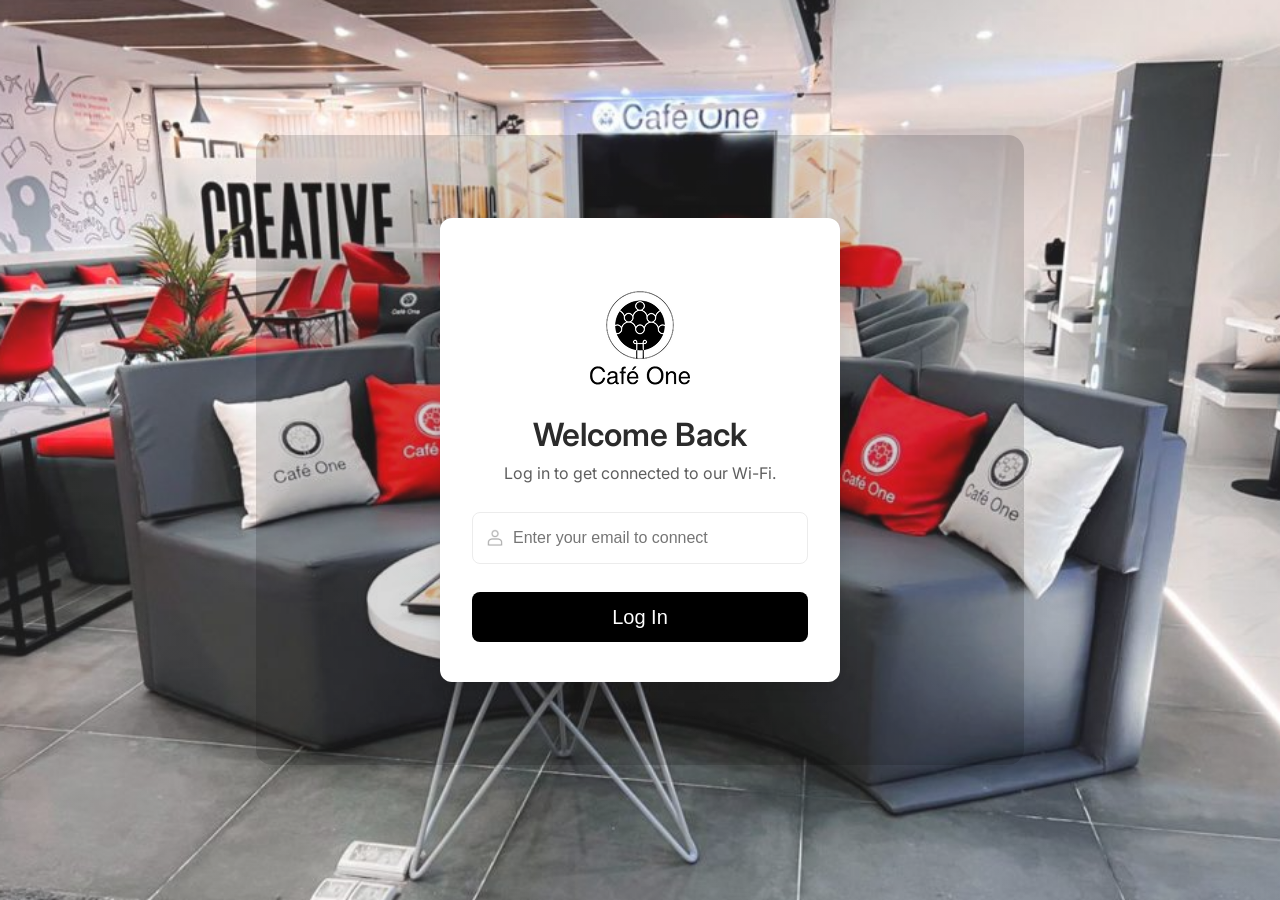
==== commit 259f56e4: "feat: update oper-hint styles and functionality for improved user feedback" ====
--- a/design/demo/index.html
+++ b/design/demo/index.html
@@ -7,10 +7,11 @@
 <link rel="stylesheet" href="index.css" type="text/css" />
 <body >
     <div class="portal">
-    <div id="oper-hint" style="color: red"></div>
+    
     
     <div class="oper-section-outer">
         <div class="oper-section-inner">
+            <div id="oper-hint" role="alert" aria-live="polite"></div>
             <img src="./img/logo.png" alt="cafe-one-logo" srcset="">
             <div class="text-content">
                 <h2>Welcome Back</h2>
--- a/design/demo/index.css
+++ b/design/demo/index.css
@@ -71,8 +71,10 @@
 
 .oper-section-inner {
     display: flex;
+    position: relative;
     align-items: center;
-    padding: 40px 32px;
+    /* padding: 40px 32px; */
+    padding: 70px 32px 40px;
     width: 100%;
     max-width: 400px;
     flex-direction: column;
@@ -199,14 +201,32 @@
   display: none;
   position: absolute;
   left: 50%;
-  top: 100px;
+  top: 20px;
   transform: translateX(-50%);
-  z-index: 12;
-  padding: 16px 24px;
-  border-radius: 8px;
-  border: 1px solid #FFF;
+  /* z-index: 12; */
+  padding: 10px 16px;
+  margin: 0 auto;
+  width: 75%;
+  min-width: 200px;
+  /* border-radius: 8px; */
+  /* border: 1px solid #FFF;
   background: #FFF;
-  box-shadow: 0 4px 10px 0 rgba(43, 43, 43, 0.25);
+  box-shadow: 0 4px 10px 0 rgba(43, 43, 43, 0.25); */
+  font-size: 14px;
+  font-weight: 500;
+  line-height: 1.4;
+  text-align: center;
+}
+
+#oper-hint.toast-error {
+  background-color: #E0371D1A;
+  color: #E0371D;
+  
+}
+
+#oper-hint.toast-success {
+  background-color: #34A8530D;
+  color: #3C9E3C;
 }
 
 .text-content {
@@ -260,12 +280,6 @@
 
     .text-content p {
         font-size: 15px;
-    }
-
-    #oper-hint {
-        top: 48px;
-        max-width: 460px;
-        width: calc(100% - 64px);
     }
 }
 
@@ -298,15 +312,6 @@
     .text-content p {
         font-size: 14px;
     }
-
-    #oper-hint {
-        top: 24px;
-        left: 5%;
-        right: 5%;
-        transform: none;
-        width: auto;
-        max-width: none;
-    }
 }
 
 .portal.tablet .oper-section-outer {
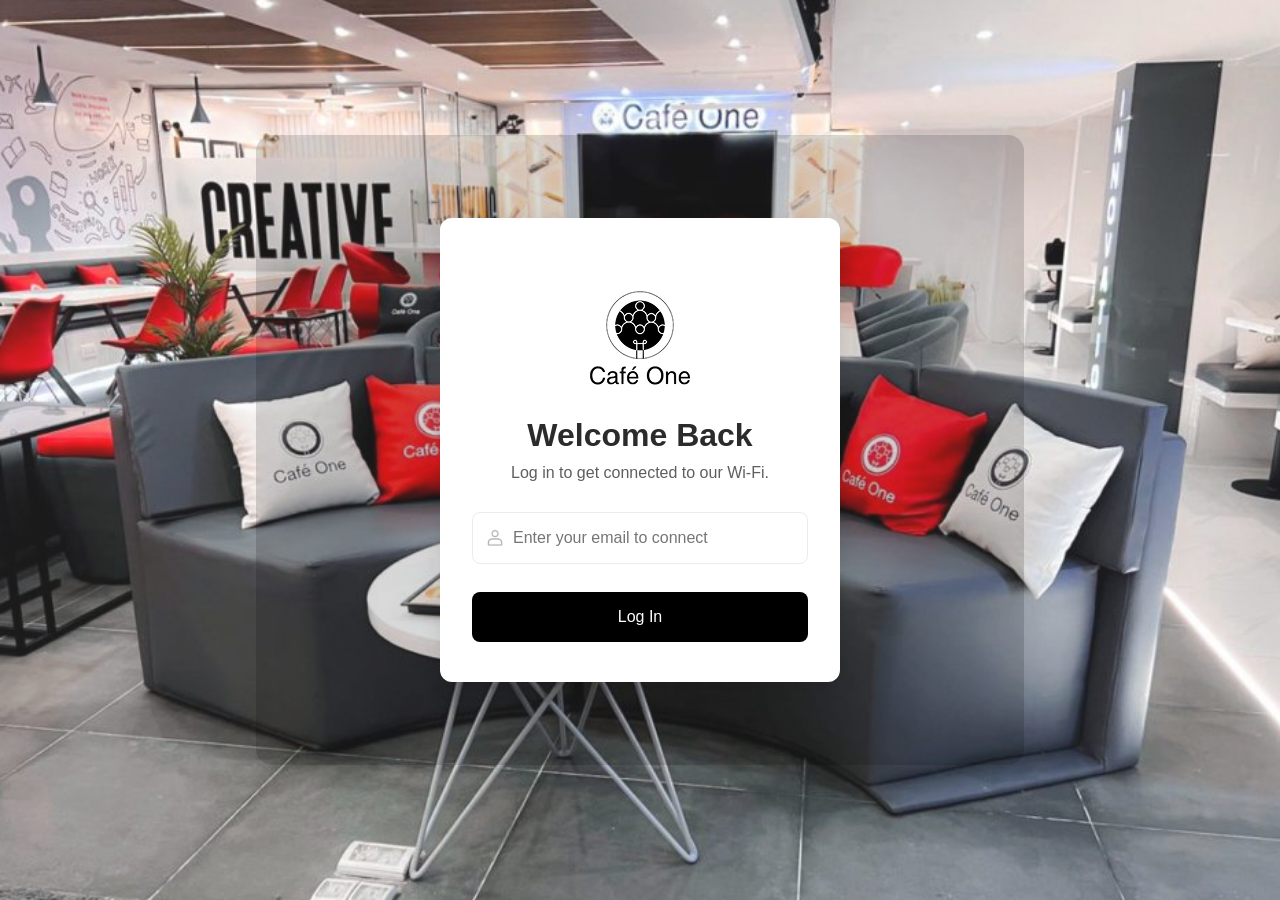
==== commit b61e9fcf: "feat: removed external resources" ====
--- a/design/demo/index.html
+++ b/design/demo/index.html
@@ -1,9 +1,6 @@
 <!DOCTYPE html PUBLIC "-//W3C//DTD XHTML 1.0 Transitional//EN" "http://www.w3.org/TR/xhtml1/DTD/xhtml1-transitional.dtd">
 <meta http-equiv="Content-Type" content="text/html; charset=utf-8"/>
 <meta name="viewport" content="width=device-width,initial-scale=1.0">
-<link rel="preconnect" href="https://fonts.googleapis.com">
-<link rel="preconnect" href="https://fonts.gstatic.com" crossorigin>
-<link href="https://fonts.googleapis.com/css2?family=Inter:ital,opsz,wght@0,14..32,100..900;1,14..32,100..900&display=swap" rel="stylesheet">
 <link rel="stylesheet" href="index.css" type="text/css" />
 <body >
     <div class="portal">
--- a/design/demo/index.css
+++ b/design/demo/index.css
@@ -9,7 +9,7 @@
 }
 
 body {
-    font-family: 'Inter', sans-serif;
+    font-family: -apple-system, BlinkMacSystemFont, "Segoe UI", Roboto, Helvetica, Arial, sans-serif;
     overflow: hidden;
     height: 100%;
 }
@@ -123,7 +123,7 @@
     display: block;
     text-decoration: none;
     text-align: center;
-    font-size: 20px;
+    font-size: 16px;
     font-weight: 500;
     line-height: 42px;
     outline: none;
